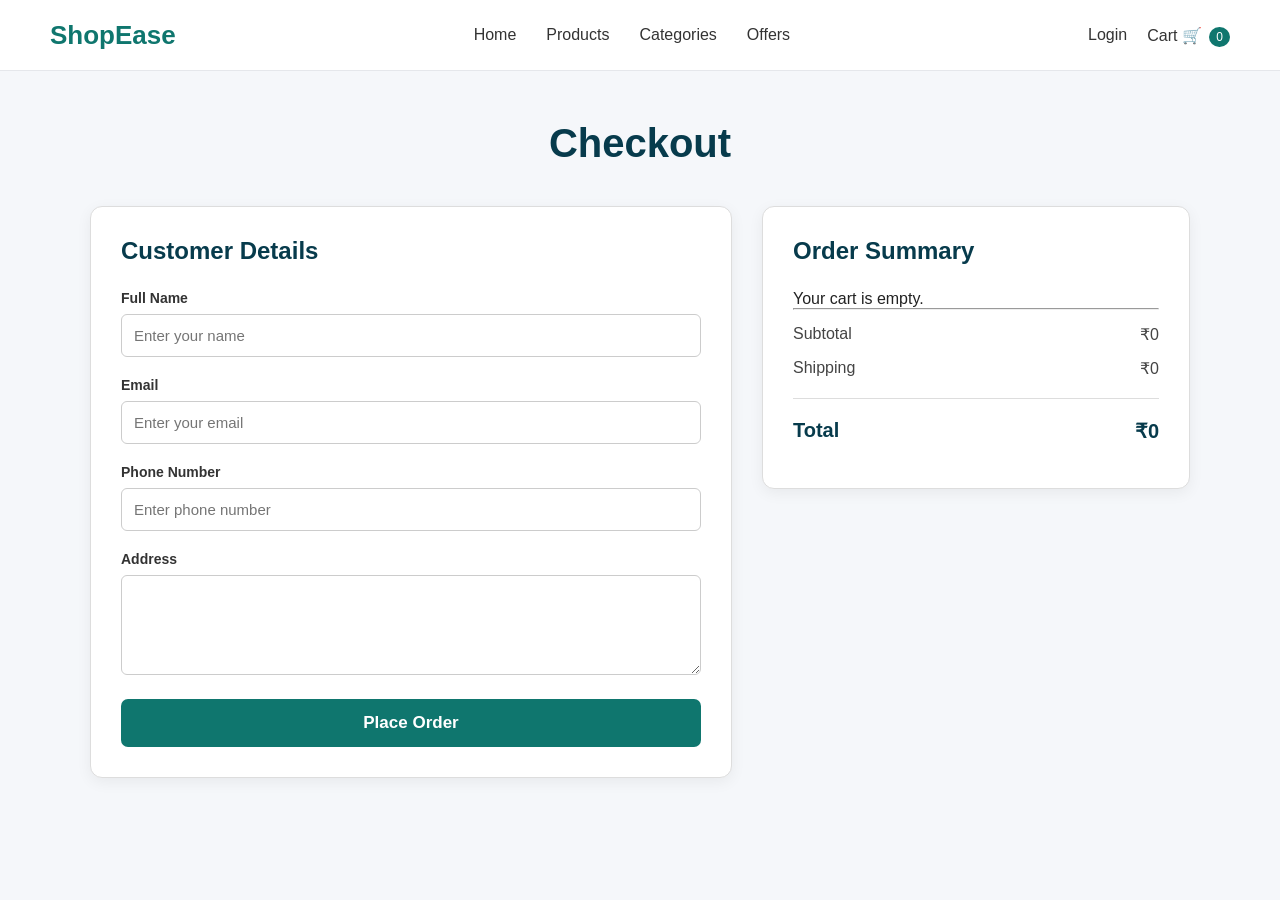
==== Frontend/checkout.html @ 385815ba "harini" ====
<!DOCTYPE html>
<html lang="en">

<head>

    <meta charset="UTF-8">

    <meta name="viewport"
          content="width=device-width, initial-scale=1.0">

    <title>ShopEase - Checkout</title>

    <link rel="stylesheet" href="css/style.css">

</head>

<body>

    <!-- NAVBAR -->

    <header>

        <nav>

            <div class="logo">
                ShopEase
            </div>

            <div class="nav-links">

                <a href="index.html">Home</a>

                <a href="product.html">Products</a>

                <a href="index.html">Categories</a>

                <a href="index.html">Offers</a>

            </div>

            <div class="nav-actions">

                <a href="login.html" id="loginLink">Login</a>

                <a href="cart.html">
                    Cart 🛒
                    <span id="cartCount">0</span>
                </a>

            </div>

        </nav>

    </header>


    <!-- CHECKOUT -->

    <section class="checkout-section">

        <h1>Checkout</h1>

        <div class="checkout-container">


            <!-- CUSTOMER DETAILS -->

            <div class="checkout-form">

                <h2>Customer Details</h2>

                <div class="form-group">

                    <label for="name">
                        Full Name
                    </label>

                    <input
                        type="text"
                        id="name"
                        placeholder="Enter your name"
                    >

                </div>


                <div class="form-group">

                    <label for="email">
                        Email
                    </label>

                    <input
                        type="email"
                        id="email"
                        placeholder="Enter your email"
                    >

                </div>


                <div class="form-group">

                    <label for="phone">
                        Phone Number
                    </label>

                    <input
                        type="tel"
                        id="phone"
                        placeholder="Enter phone number"
                    >

                </div>


                <div class="form-group">

                    <label for="address">
                        Address
                    </label>

                    <textarea
                        id="address"
                        placeholder="Enter your address">
                    </textarea>

                </div>


                <button
                    id="placeOrderBtn"
                    type="button">

                    Place Order

                </button>

            </div>


            <!-- ORDER SUMMARY -->

            <div class="checkout-summary">

                <h2>Order Summary</h2>

                <div id="checkoutItems">
                </div>

                <hr>

                <div class="summary-row">

                    <span>Subtotal</span>

                    <span id="checkoutSubtotal">
                        ₹0
                    </span>

                </div>

                <div class="summary-row">

                    <span>Shipping</span>

                    <span>
                        ₹0
                    </span>

                </div>

                <div class="summary-row total">

                    <span>Total</span>

                    <span id="checkoutTotal">
                        ₹0
                    </span>

                </div>

            </div>

        </div>

    </section>


    <script src="js/script.js"></script>

</body>

</html>
---- Frontend/css/style.css ----
/* ================================
   GLOBAL STYLES
================================ */

* {
    margin: 0;
    padding: 0;
    box-sizing: border-box;
}

body {
    font-family: Arial, sans-serif;
    background-color: #f5f7fa;
    color: #222;
}


/* ================================
   NAVBAR
================================ */

header {
    background-color: #ffffff;
    border-bottom: 1px solid #e5e7eb;
    padding: 0 50px;
}

nav {
    height: 70px;
    display: flex;
    align-items: center;
    justify-content: space-between;
}


/* Logo */

.logo {
    font-size: 26px;
    font-weight: bold;
    color: #0f766e;
}


/* Navigation Links */

.nav-links {
    display: flex;
    gap: 30px;
}

.nav-links a {
    text-decoration: none;
    color: #333;
    font-size: 16px;
    font-weight: 500;
}

.nav-links a:hover {
    color: #0f766e;
}


/* Login & Cart */

.nav-actions {
    display: flex;
    align-items: center;
    gap: 20px;
}

.nav-actions a {
    text-decoration: none;
    color: #333;
    font-size: 16px;
    font-weight: 500;
}

.nav-actions a:hover {
    color: #0f766e;
}


/* Cart Count */

#cartCount {
    background-color: #0f766e;
    color: white;
    font-size: 12px;
    padding: 3px 7px;
    border-radius: 50%;
    margin-left: 3px;
}

/* ================================
   HERO SECTION
================================ */

.hero {
    min-height: 450px;
    display: flex;
    align-items: center;
    justify-content: center;
    text-align: center;

    background: linear-gradient(
        135deg,
        #dff7f5,
        #eef8ff
    );

    padding: 60px 20px;
}

.hero-content {
    max-width: 700px;
}

.hero h1 {
    font-size: 48px;
    margin-bottom: 20px;
    color: #12343b;
}

.hero p {
    font-size: 18px;
    line-height: 1.6;
    color: #555;
    margin-bottom: 30px;
}

.hero button {
    padding: 13px 30px;
    border: none;
    border-radius: 6px;

    background-color: #0f766e;
    color: white;

    font-size: 16px;
    font-weight: bold;

    cursor: pointer;
}

.hero button:hover {
    background-color: #0b5f59;
}

/* ================================
   CATEGORIES SECTION
================================ */

.categories {
    padding: 60px 50px;
    background-color: #ffffff;
}

.categories h2 {
    text-align: center;
    font-size: 32px;
    margin-bottom: 35px;
    color: #12343b;
}

.category-container {
    max-width: 1200px;
    margin: auto;

    display: grid;
    grid-template-columns: repeat(4, 1fr);
    gap: 20px;
}

.category-card {
    background-color: #f5f7fa;

    padding: 30px 20px;

    text-align: center;

    border: 1px solid #e5e7eb;
    border-radius: 12px;

    cursor: pointer;

    transition: 0.3s ease;
}

.category-card:hover {
    transform: translateY(-6px);

    border-color: #0f766e;

    box-shadow: 0 8px 20px rgba(0, 0, 0, 0.08);
}

.category-icon {
    font-size: 42px;
    margin-bottom: 15px;
}

.category-card h3 {
    font-size: 18px;
    color: #333;
}

/* ================================
   PRODUCTS SECTION
================================ */

.products-section {
    padding: 60px 50px;
    background-color: #f5f7fa;
}

.products-section h2 {
    text-align: center;
    font-size: 32px;
    margin-bottom: 35px;
    color: #12343b;
}


/* Product Grid */

.products {
    max-width: 1200px;
    margin: auto;

    display: grid;
    grid-template-columns: repeat(4, 1fr);

    gap: 25px;
}


/* Product Card */

.product-card {
    background-color: #ffffff;

    border: 1px solid #e5e7eb;
    border-radius: 12px;

    overflow: hidden;

    transition: 0.3s ease;
}

.product-card:hover {
    transform: translateY(-5px);

    box-shadow: 0 8px 20px rgba(0, 0, 0, 0.10);
}


/* Product Image */

.product-image {
    height: 200px;

    display: flex;
    align-items: center;
    justify-content: center;

    background-color: #eef2f5;

    font-size: 70px;
}


/* Product Information */

.product-info {
    padding: 20px;
}

.product-info h3 {
    font-size: 19px;
    margin-bottom: 8px;
    color: #222;
}

.product-category {
    font-size: 14px;
    color: #0f766e;
    font-weight: bold;

    margin-bottom: 10px;
}

.product-description {
    font-size: 14px;
    color: #666;

    line-height: 1.5;

    margin-bottom: 18px;
}


/* Price + Button */

.product-bottom {
    display: flex;
    align-items: center;
    justify-content: space-between;
}

.product-price {
    font-size: 19px;
    font-weight: bold;
    color: #12343b;
}

.add-cart-btn {
    border: none;

    background-color: #0f766e;
    color: white;

    padding: 9px 14px;

    border-radius: 6px;

    font-size: 13px;
    font-weight: bold;

    cursor: pointer;
}

.add-cart-btn:hover {
    background-color: #0b5f59;
}

/* ================================
   OFFERS SECTION
================================ */

.offers {
    padding: 60px 50px;
    background-color: #ffffff;
}

.offers h2 {
    text-align: center;
    font-size: 32px;
    margin-bottom: 35px;
    color: #12343b;
}

.offer-container {
    max-width: 1000px;
    margin: auto;

    display: grid;
    grid-template-columns: repeat(2, 1fr);
    gap: 25px;
}

.offer-card {
    padding: 35px;

    background-color: #f0fdfa;

    border: 1px solid #ccfbf1;
    border-radius: 12px;

    text-align: center;

    transition: 0.3s ease;
}

.offer-card:hover {
    transform: translateY(-5px);

    box-shadow: 0 8px 20px rgba(0, 0, 0, 0.08);
}

.offer-card h3 {
    font-size: 24px;
    color: #12343b;
    margin-bottom: 12px;
}

.offer-card p {
    color: #666;
    line-height: 1.6;
    margin-bottom: 20px;
}

.offer-card button {
    border: none;

    background-color: #0f766e;
    color: white;

    padding: 11px 22px;

    border-radius: 6px;

    font-weight: bold;

    cursor: pointer;
}

.offer-card button:hover {
    background-color: #0b5f59;
}

/* ================================
   FOOTER
================================ */

.footer {
    background-color: #12343b;
    color: white;

    padding-top: 50px;
}

.footer-container {
    max-width: 1200px;
    margin: auto;

    padding: 0 50px 40px;

    display: grid;
    grid-template-columns: repeat(4, 1fr);

    gap: 40px;
}

.footer-section h3 {
    font-size: 18px;
    margin-bottom: 18px;
}

.footer-section p {
    color: #d1d5db;
    line-height: 1.6;
}

.footer-section a {
    display: block;

    text-decoration: none;

    color: #d1d5db;

    margin-bottom: 10px;

    font-size: 14px;
}

.footer-section a:hover {
    color: white;
}

.footer-bottom {
    border-top: 1px solid rgba(255, 255, 255, 0.15);

    text-align: center;

    padding: 20px;
}

.footer-bottom p {
    color: #d1d5db;
    font-size: 14px;
}

/* ================================
   LOGIN PAGE
================================ */

.login-section {
    min-height: calc(100vh - 70px);

    display: flex;
    align-items: center;
    justify-content: center;

    padding: 50px 20px;

    background-color: #f5f7fa;
}

.login-container {
    width: 100%;
    max-width: 420px;

    background-color: #ffffff;

    padding: 40px;

    border: 1px solid #e5e7eb;
    border-radius: 12px;

    box-shadow: 0 8px 25px rgba(0, 0, 0, 0.08);
}

.login-container h1 {
    text-align: center;

    font-size: 30px;

    color: #12343b;

    margin-bottom: 10px;
}

.login-container > p {
    text-align: center;

    color: #666;

    margin-bottom: 30px;
}


/* Form */

.form-group {
    margin-bottom: 20px;
}

.form-group label {
    display: block;

    margin-bottom: 8px;

    font-size: 14px;

    font-weight: bold;

    color: #333;
}

.form-group input {
    width: 100%;

    padding: 12px 14px;

    border: 1px solid #d1d5db;

    border-radius: 6px;

    font-size: 15px;

    outline: none;

    box-sizing: border-box;
}

.form-group input:focus {
    border-color: #0f766e;

    box-shadow: 0 0 0 2px rgba(15, 118, 110, 0.1);
}


/* Login Button */

.login-container form > button {
    width: 100%;

    padding: 13px;

    border: none;

    border-radius: 6px;

    background-color: #0f766e;

    color: white;

    font-size: 16px;

    font-weight: bold;

    cursor: pointer;
}

.login-container form > button:hover {
    background-color: #0b5f59;
}


/* Sign Up */

.signup-text {
    text-align: center;

    margin-top: 20px;

    font-size: 14px;

    color: #666;
}

.signup-text a {
    color: #0f766e;

    text-decoration: none;

    font-weight: bold;
}

.signup-text a:hover {
    text-decoration: underline;
}

/* ================================
   CART PAGE
================================ */

.cart-section {
    padding: 60px 50px;
    background-color: #f5f7fa;
    min-height: calc(100vh - 70px);
}

.cart-section > h1 {
    text-align: center;
    font-size: 32px;
    color: #12343b;
    margin-bottom: 40px;
}

.cart-container {
    max-width: 1200px;
    margin: auto;

    display: grid;
    grid-template-columns: 2fr 1fr;
    gap: 30px;
}


/* Cart Items */

.cart-items {
    background-color: #ffffff;

    border: 1px solid #e5e7eb;
    border-radius: 12px;

    padding: 25px;
    min-height: 250px;
}


/* Individual Cart Item */

.cart-item {
    display: flex;
    align-items: center;
    gap: 20px;

    padding: 20px 0;

    border-bottom: 1px solid #e5e7eb;
}

.cart-item:last-child {
    border-bottom: none;
}

.cart-item-image {
    width: 90px;
    height: 90px;

    display: flex;
    align-items: center;
    justify-content: center;

    background-color: #eef2f5;

    border-radius: 8px;

    font-size: 40px;
}

.cart-item-info {
    flex: 1;
}

.cart-item-info h3 {
    font-size: 18px;
    color: #222;
    margin-bottom: 8px;
}

.cart-item-info p {
    color: #666;
    font-size: 14px;
}


/* Quantity */

.quantity-control {
    display: flex;
    align-items: center;
    gap: 10px;
}

.quantity-control button {
    width: 30px;
    height: 30px;

    border: 1px solid #d1d5db;
    background-color: #ffffff;

    border-radius: 5px;

    cursor: pointer;

    font-size: 16px;
}

.quantity-control button:hover {
    background-color: #f0fdfa;
    border-color: #0f766e;
}

.quantity-control span {
    min-width: 20px;
    text-align: center;
    font-weight: bold;
}


/* Remove Button */

.remove-btn {
    border: none;
    background: none;

    color: #dc2626;

    cursor: pointer;

    font-size: 14px;
}

.remove-btn:hover {
    text-decoration: underline;
}


/* ================================
   ORDER SUMMARY
================================ */

.cart-summary {
    background-color: #ffffff;

    border: 1px solid #e5e7eb;
    border-radius: 12px;

    padding: 25px;

    height: fit-content;
}

.cart-summary h2 {
    font-size: 22px;

    color: #12343b;

    margin-bottom: 25px;
}

.summary-row {
    display: flex;
    justify-content: space-between;

    margin-bottom: 18px;

    color: #555;
}

.summary-row.total {
    font-size: 20px;

    font-weight: bold;

    color: #12343b;
}

.cart-summary hr {
    border: none;

    border-top: 1px solid #e5e7eb;

    margin: 20px 0;
}


/* Checkout Button */

#checkoutBtn {
    width: 100%;

    padding: 13px;

    border: none;

    border-radius: 6px;

    background-color: #0f766e;

    color: white;

    font-size: 16px;

    font-weight: bold;

    cursor: pointer;
}

#checkoutBtn:hover {
    background-color: #0b5f59;
}

/* ================================
   PRODUCT PAGE
================================ */

.products-page {
    padding: 60px 50px;
    background-color: #f5f7fa;
    min-height: calc(100vh - 70px);
}

.products-page > h1 {
    text-align: center;

    font-size: 34px;

    color: #12343b;

    margin-bottom: 10px;
}

.products-page > p {
    text-align: center;

    color: #666;

    margin-bottom: 35px;
}


/* ================================
   PRODUCT SEARCH
================================ */

.product-search {
    max-width: 700px;

    margin: 0 auto 25px;

    display: flex;

    gap: 10px;
}

.product-search input {
    flex: 1;

    padding: 13px 15px;

    border: 1px solid #d1d5db;

    border-radius: 6px;

    font-size: 15px;

    outline: none;
}

.product-search input:focus {
    border-color: #0f766e;

    box-shadow: 0 0 0 2px rgba(15, 118, 110, 0.1);
}

.product-search button {
    padding: 13px 25px;

    border: none;

    border-radius: 6px;

    background-color: #0f766e;

    color: white;

    font-weight: bold;

    cursor: pointer;
}

.product-search button:hover {
    background-color: #0b5f59;
}


/* ================================
   CATEGORY FILTER
================================ */

.category-filter {
    max-width: 1200px;

    margin: 0 auto 40px;

    display: flex;

    justify-content: center;

    flex-wrap: wrap;

    gap: 10px;
}

.category-filter button {
    padding: 9px 16px;

    border: 1px solid #d1d5db;

    border-radius: 20px;

    background-color: #ffffff;

    color: #333;

    cursor: pointer;

    font-size: 14px;

    transition: 0.3s ease;
}

.category-filter button:hover {
    background-color: #0f766e;

    color: white;

    border-color: #0f766e;
}

.category-filter button:first-child {
    background-color: #0f766e;

    color: white;

    border-color: #0f766e;
}


/* ================================
   PRODUCT GRID
================================ */

.products-page .products {
    max-width: 1200px;

    margin: auto;

    display: grid;

    grid-template-columns: repeat(4, 1fr);

    gap: 25px;
}

/* ================================
   RESPONSIVE DESIGN
================================ */


/* ================================
   TABLET
   768px - 1024px
================================ */

@media (max-width: 1024px) {

    /* Navbar */

    header {
        padding: 0 25px;
    }

    .nav-links {
        gap: 18px;
    }


    /* Categories */

    .category-container {
        grid-template-columns: repeat(2, 1fr);
    }


    /* Products */

    .products,
    .products-page .products {
        grid-template-columns: repeat(2, 1fr);
    }


    /* Footer */

    .footer-container {
        grid-template-columns: repeat(2, 1fr);
    }

}


/* ================================
   MOBILE
   Below 768px
================================ */

@media (max-width: 767px) {

    /* Navbar */

    header {
        padding: 15px 20px;
    }

    nav {
        height: auto;

        flex-direction: column;

        gap: 15px;
    }

    .nav-links {
        flex-wrap: wrap;

        justify-content: center;

        gap: 12px;
    }

    .nav-actions {
        justify-content: center;
    }


    /* Hero */

    .hero {
        min-height: 400px;

        padding: 40px 20px;
    }

    .hero h1 {
        font-size: 34px;
    }

    .hero p {
        font-size: 16px;
    }


    /* Categories */

    .categories {
        padding: 45px 20px;
    }

    .categories h2 {
        font-size: 28px;
    }

    .category-container {
        grid-template-columns: 1fr;
    }


    /* Products */

    .products-section {
        padding: 45px 20px;
    }

    .products-section h2 {
        font-size: 28px;
    }

    .products,
    .products-page .products {
        grid-template-columns: 1fr;
    }


    /* Offers */

    .offers {
        padding: 45px 20px;
    }

    .offer-container {
        grid-template-columns: 1fr;
    }


    /* Product Page */

    .products-page {
        padding: 45px 20px;
    }

    .products-page > h1 {
        font-size: 30px;
    }

    .product-search {
        flex-direction: column;
    }

    .product-search button {
        width: 100%;
    }


    /* Cart */

    .cart-section {
        padding: 45px 20px;
    }

    .cart-container {
        grid-template-columns: 1fr;
    }

    .cart-item {
        flex-wrap: wrap;
    }


    /* Login */

    .login-section {
        padding: 35px 20px;
    }

    .login-container {
        padding: 30px 20px;
    }


    /* Footer */

    .footer-container {
        grid-template-columns: 1fr;

        padding: 0 25px 35px;

        text-align: center;
    }

    .footer-section a {
        margin-bottom: 8px;
    }

}

/* Active Category Button */

.category-filter button.active {
    background-color: #0f766e;
    color: white;
    border-color: #0f766e;
}

/* =================================
   ORDER SUCCESS
   ================================= */

.success-section {
    min-height: 70vh;
    display: flex;
    justify-content: center;
    align-items: center;
    padding: 40px 20px;
}

.success-box {
    background: white;
    width: 500px;
    max-width: 100%;
    text-align: center;
    padding: 50px 30px;
    border-radius: 12px;
    box-shadow: 0 4px 20px rgba(0, 0, 0, 0.08);
}

.success-icon {
    width: 70px;
    height: 70px;
    margin: 0 auto 20px;
    border-radius: 50%;
    background-color: #0f766e;
    color: white;
    font-size: 45px;
    line-height: 70px;
}

.success-box h1 {
    color: #0f766e;
    margin-bottom: 15px;
}

.success-box p {
    color: #555;
    margin: 8px 0;
}

.success-buttons {
    margin-top: 30px;
    display: flex;
    justify-content: center;
    gap: 15px;
}

.success-buttons a {
    text-decoration: none;
    background-color: #0f766e;
    color: white;
    padding: 12px 20px;
    border-radius: 6px;
    font-weight: bold;
}

/* =================================
   CHECKOUT PAGE
   ================================= */

.checkout-section {
    padding: 50px 6%;
    background: #f5f7fa;
    min-height: 75vh;
}

.checkout-section h1 {
    text-align: center;
    color: #073b4c;
    font-size: 40px;
    margin-bottom: 40px;
}

.checkout-container {
    max-width: 1100px;
    margin: auto;
    display: grid;
    grid-template-columns: 1.5fr 1fr;
    gap: 30px;
}


/* =================================
   CHECKOUT FORM
   ================================= */

.checkout-form {
    background: white;
    padding: 30px;
    border-radius: 12px;
    border: 1px solid #ddd;
    box-shadow: 0 4px 15px rgba(0, 0, 0, 0.06);
}

.checkout-form h2 {
    color: #073b4c;
    margin-bottom: 25px;
}

.form-group {
    margin-bottom: 20px;
}

.form-group label {
    display: block;
    margin-bottom: 8px;
    font-weight: 600;
    color: #333;
}

.form-group input,
.form-group textarea {
    width: 100%;
    padding: 12px;
    border: 1px solid #ccc;
    border-radius: 6px;
    font-size: 15px;
    box-sizing: border-box;
}

.form-group input:focus,
.form-group textarea:focus {
    outline: none;
    border-color: #0f766e;
}

.form-group textarea {
    min-height: 100px;
    resize: vertical;
}


/* =================================
   PLACE ORDER BUTTON
   ================================= */

#placeOrderBtn {
    width: 100%;
    padding: 14px;
    border: none;
    border-radius: 7px;
    background: #0f766e;
    color: white;
    font-size: 17px;
    font-weight: bold;
    cursor: pointer;
}

#placeOrderBtn:hover {
    background: #0b625c;
}


/* =================================
   CHECKOUT SUMMARY
   ================================= */

.checkout-summary {
    background: white;
    padding: 30px;
    border-radius: 12px;
    border: 1px solid #ddd;
    box-shadow: 0 4px 15px rgba(0, 0, 0, 0.06);
    height: fit-content;
}

.checkout-summary h2 {
    color: #073b4c;
    margin-bottom: 25px;
}

.checkout-item {
    display: flex;
    justify-content: space-between;
    align-items: center;
    padding: 12px 0;
    border-bottom: 1px solid #eee;
}

.checkout-item p {
    margin: 0;
    color: #444;
}

.summary-row {
    display: flex;
    justify-content: space-between;
    margin: 15px 0;
    color: #444;
}

.summary-row.total {
    margin-top: 20px;
    padding-top: 20px;
    border-top: 1px solid #ddd;
    font-size: 20px;
    font-weight: bold;
    color: #073b4c;
}


/* =================================
   MOBILE
   ================================= */

@media (max-width: 768px) {

    .checkout-container {
        grid-template-columns: 1fr;
    }

    .checkout-section h1 {
        font-size: 32px;
    }

}
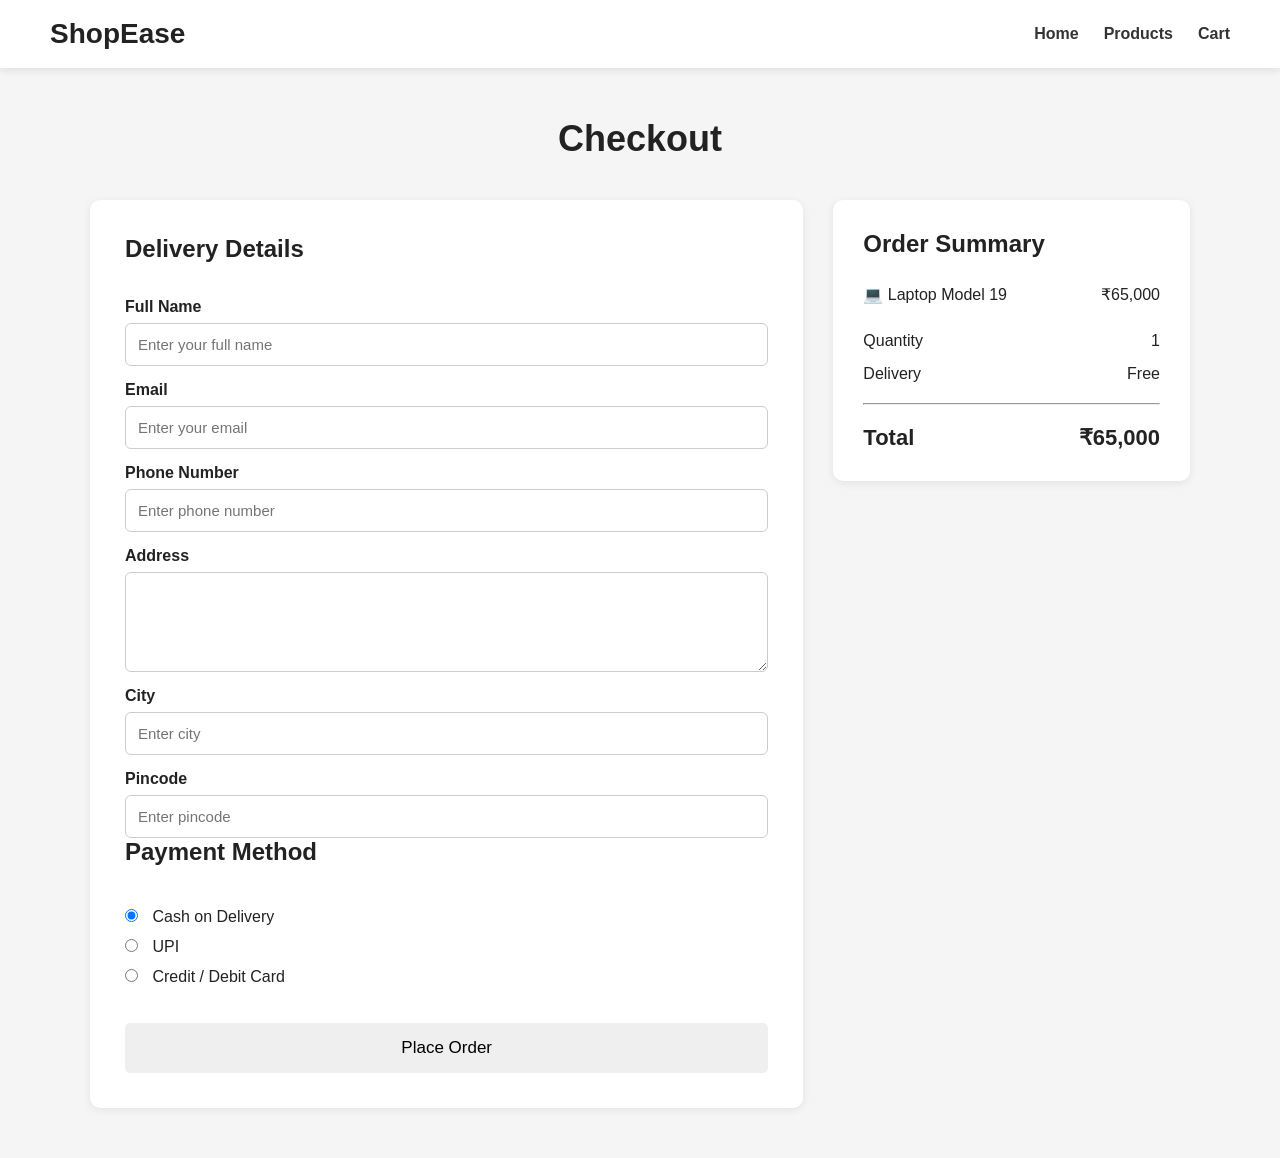
==== commit 9e48c739: "Complete ShopEase frontend" ====
--- a/Frontend/checkout.html
+++ b/Frontend/checkout.html
@@ -8,7 +8,7 @@
     <meta name="viewport"
           content="width=device-width, initial-scale=1.0">
 
-    <title>ShopEase - Checkout</title>
+    <title>Checkout - ShopEase</title>
 
     <link rel="stylesheet" href="css/style.css">
 
@@ -16,172 +16,200 @@
 
 <body>
 
-    <!-- NAVBAR -->
-
-    <header>
+    <!-- Navbar -->
+
+    <header class="navbar">
+
+        <div class="logo">
+            ShopEase
+        </div>
 
         <nav>
-
-            <div class="logo">
-                ShopEase
+            <a href="index.html">Home</a>
+            <a href="product.html">Products</a>
+            <a href="cart.html">Cart</a>
+        </nav>
+
+    </header>
+
+
+    <!-- Checkout -->
+
+    <section class="checkout-section">
+
+        <h1>Checkout</h1>
+
+        <div class="checkout-container">
+
+
+            <!-- Customer Details -->
+
+            <div class="checkout-form">
+
+                <h2>Delivery Details</h2>
+
+                <form onsubmit="placeOrder(event)">
+
+                    <label>Full Name</label>
+
+                    <input
+                        type="text"
+                        id="customerName"
+                        placeholder="Enter your full name"
+                        required
+                    >
+
+
+                    <label>Email</label>
+
+                    <input
+                        type="email"
+                        id="customerEmail"
+                        placeholder="Enter your email"
+                        required
+                    >
+
+
+                    <label>Phone Number</label>
+
+                    <input
+                        type="tel"
+                        id="customerPhone"
+                        placeholder="Enter phone number"
+                        required
+                    >
+
+
+                    <label>Address</label>
+
+                    <textarea
+                        id="customerAddress"
+                        placeholder="Enter delivery address"
+                        required>
+                    </textarea>
+
+
+                    <label>City</label>
+
+                    <input
+                        type="text"
+                        id="customerCity"
+                        placeholder="Enter city"
+                        required
+                    >
+
+
+                    <label>Pincode</label>
+
+                    <input
+                        type="text"
+                        id="pincode"
+                        placeholder="Enter pincode"
+                        required
+                    >
+
+
+                    <h2>Payment Method</h2>
+
+                    <div class="payment-options">
+
+                        <label>
+                            <input
+                                type="radio"
+                                name="payment"
+                                value="Cash on Delivery"
+                                checked
+                            >
+
+                            Cash on Delivery
+                        </label>
+
+
+                        <label>
+                            <input
+                                type="radio"
+                                name="payment"
+                                value="UPI"
+                            >
+
+                            UPI
+                        </label>
+
+
+                        <label>
+                            <input
+                                type="radio"
+                                name="payment"
+                                value="Card"
+                            >
+
+                            Credit / Debit Card
+                        </label>
+
+                    </div>
+
+
+                    <button
+                        type="submit"
+                        class="place-order-btn">
+
+                        Place Order
+
+                    </button>
+
+                </form>
+
+                <p id="orderMessage"></p>
+
             </div>
 
-            <div class="nav-links">
-
-                <a href="index.html">Home</a>
-
-                <a href="product.html">Products</a>
-
-                <a href="index.html">Categories</a>
-
-                <a href="index.html">Offers</a>
+
+            <!-- Order Summary -->
+
+            <div class="checkout-summary">
+
+                <h2>Order Summary</h2>
+
+                <div class="checkout-product">
+
+                    <span>
+                        💻 Laptop Model 19
+                    </span>
+
+                    <span>
+                        ₹65,000
+                    </span>
+
+                </div>
+
+                <div class="summary-row">
+
+                    <span>Quantity</span>
+
+                    <span>1</span>
+
+                </div>
+
+                <div class="summary-row">
+
+                    <span>Delivery</span>
+
+                    <span>Free</span>
+
+                </div>
+
+                <hr>
+
+                <div class="summary-total">
+
+                    <span>Total</span>
+
+                    <span>₹65,000</span>
+
+                </div>
 
             </div>
 
-            <div class="nav-actions">
-
-                <a href="login.html" id="loginLink">Login</a>
-
-                <a href="cart.html">
-                    Cart 🛒
-                    <span id="cartCount">0</span>
-                </a>
-
-            </div>
-
-        </nav>
-
-    </header>
-
-
-    <!-- CHECKOUT -->
-
-    <section class="checkout-section">
-
-        <h1>Checkout</h1>
-
-        <div class="checkout-container">
-
-
-            <!-- CUSTOMER DETAILS -->
-
-            <div class="checkout-form">
-
-                <h2>Customer Details</h2>
-
-                <div class="form-group">
-
-                    <label for="name">
-                        Full Name
-                    </label>
-
-                    <input
-                        type="text"
-                        id="name"
-                        placeholder="Enter your name"
-                    >
-
-                </div>
-
-
-                <div class="form-group">
-
-                    <label for="email">
-                        Email
-                    </label>
-
-                    <input
-                        type="email"
-                        id="email"
-                        placeholder="Enter your email"
-                    >
-
-                </div>
-
-
-                <div class="form-group">
-
-                    <label for="phone">
-                        Phone Number
-                    </label>
-
-                    <input
-                        type="tel"
-                        id="phone"
-                        placeholder="Enter phone number"
-                    >
-
-                </div>
-
-
-                <div class="form-group">
-
-                    <label for="address">
-                        Address
-                    </label>
-
-                    <textarea
-                        id="address"
-                        placeholder="Enter your address">
-                    </textarea>
-
-                </div>
-
-
-                <button
-                    id="placeOrderBtn"
-                    type="button">
-
-                    Place Order
-
-                </button>
-
-            </div>
-
-
-            <!-- ORDER SUMMARY -->
-
-            <div class="checkout-summary">
-
-                <h2>Order Summary</h2>
-
-                <div id="checkoutItems">
-                </div>
-
-                <hr>
-
-                <div class="summary-row">
-
-                    <span>Subtotal</span>
-
-                    <span id="checkoutSubtotal">
-                        ₹0
-                    </span>
-
-                </div>
-
-                <div class="summary-row">
-
-                    <span>Shipping</span>
-
-                    <span>
-                        ₹0
-                    </span>
-
-                </div>
-
-                <div class="summary-row total">
-
-                    <span>Total</span>
-
-                    <span id="checkoutTotal">
-                        ₹0
-                    </span>
-
-                </div>
-
-            </div>
-
         </div>
 
     </section>
--- a/Frontend/css/style.css
+++ b/Frontend/css/style.css
@@ -1,7 +1,3 @@
-/* ================================
-   GLOBAL STYLES
-================================ */
-
 * {
     margin: 0;
     padding: 0;
@@ -10,1400 +6,935 @@
 
 body {
     font-family: Arial, sans-serif;
-    background-color: #f5f7fa;
+    background-color: #f5f5f5;
     color: #222;
 }
 
 
-/* ================================
-   NAVBAR
-================================ */
-
-header {
-    background-color: #ffffff;
-    border-bottom: 1px solid #e5e7eb;
-    padding: 0 50px;
-}
-
-nav {
-    height: 70px;
+/* Navbar */
+
+.navbar {
     display: flex;
     align-items: center;
     justify-content: space-between;
-}
-
-
-/* Logo */
+
+    padding: 18px 50px;
+
+    background-color: white;
+
+    box-shadow: 0 2px 8px rgba(0, 0, 0, 0.1);
+}
 
 .logo {
-    font-size: 26px;
+    font-size: 28px;
     font-weight: bold;
-    color: #0f766e;
-}
-
-
-/* Navigation Links */
-
-.nav-links {
-    display: flex;
-    gap: 30px;
-}
-
-.nav-links a {
+}
+
+nav {
+    display: flex;
+    gap: 25px;
+}
+
+nav a {
     text-decoration: none;
     color: #333;
-    font-size: 16px;
-    font-weight: 500;
-}
-
-.nav-links a:hover {
-    color: #0f766e;
-}
-
-
-/* Login & Cart */
+    font-weight: bold;
+}
 
 .nav-actions {
     display: flex;
-    align-items: center;
-    gap: 20px;
-}
-
-.nav-actions a {
-    text-decoration: none;
-    color: #333;
-    font-size: 16px;
-    font-weight: 500;
-}
-
-.nav-actions a:hover {
-    color: #0f766e;
-}
-
-
-/* Cart Count */
-
-#cartCount {
-    background-color: #0f766e;
-    color: white;
-    font-size: 12px;
-    padding: 3px 7px;
-    border-radius: 50%;
-    margin-left: 3px;
-}
-
-/* ================================
-   HERO SECTION
-================================ */
+    gap: 10px;
+}
+
+.nav-actions input {
+    padding: 10px;
+    width: 200px;
+    border: 1px solid #ccc;
+    border-radius: 5px;
+}
+
+button {
+    padding: 10px 16px;
+    border: none;
+    border-radius: 5px;
+    cursor: pointer;
+}
+
+
+/* Hero */
 
 .hero {
-    min-height: 450px;
+    min-height: 350px;
+
     display: flex;
     align-items: center;
     justify-content: center;
+
     text-align: center;
 
     background: linear-gradient(
         135deg,
-        #dff7f5,
-        #eef8ff
+        #dfe9f3,
+        #ffffff
     );
-
-    padding: 60px 20px;
-}
-
-.hero-content {
-    max-width: 700px;
-}
-
-.hero h1 {
+}
+
+.hero-content h1 {
     font-size: 48px;
-    margin-bottom: 20px;
-    color: #12343b;
-}
-
-.hero p {
+    margin-bottom: 15px;
+}
+
+.hero-content p {
+    font-size: 20px;
+    margin-bottom: 25px;
+}
+
+.shop-btn {
     font-size: 18px;
-    line-height: 1.6;
-    color: #555;
+    padding: 14px 30px;
+}
+
+
+/* Sections */
+
+.section {
+    padding: 50px;
+}
+
+.section h2 {
+    text-align: center;
     margin-bottom: 30px;
-}
-
-.hero button {
-    padding: 13px 30px;
-    border: none;
-    border-radius: 6px;
-
-    background-color: #0f766e;
-    color: white;
-
-    font-size: 16px;
-    font-weight: bold;
-
-    cursor: pointer;
-}
-
-.hero button:hover {
-    background-color: #0b5f59;
-}
-
-/* ================================
-   CATEGORIES SECTION
-================================ */
+    font-size: 30px;
+}
+
+
+/* Categories */
 
 .categories {
-    padding: 60px 50px;
-    background-color: #ffffff;
-}
-
-.categories h2 {
+    display: grid;
+
+    grid-template-columns: repeat(4, 1fr);
+
+    gap: 20px;
+}
+
+.category {
+    background-color: white;
+
+    padding: 30px;
+
     text-align: center;
-    font-size: 32px;
-    margin-bottom: 35px;
-    color: #12343b;
-}
-
-.category-container {
-    max-width: 1200px;
-    margin: auto;
-
+
+    border-radius: 10px;
+
+    font-size: 40px;
+
+    box-shadow: 0 2px 8px rgba(0, 0, 0, 0.08);
+}
+
+.category h3 {
+    font-size: 20px;
+    margin-top: 15px;
+}
+
+
+/* Products */
+
+.products {
     display: grid;
+
     grid-template-columns: repeat(4, 1fr);
-    gap: 20px;
-}
-
-.category-card {
-    background-color: #f5f7fa;
-
-    padding: 30px 20px;
+
+    gap: 25px;
+}
+
+.product-card {
+    background-color: white;
+
+    padding: 20px;
+
+    border-radius: 10px;
 
     text-align: center;
 
-    border: 1px solid #e5e7eb;
-    border-radius: 12px;
-
-    cursor: pointer;
-
-    transition: 0.3s ease;
-}
-
-.category-card:hover {
-    transform: translateY(-6px);
-
-    border-color: #0f766e;
-
-    box-shadow: 0 8px 20px rgba(0, 0, 0, 0.08);
-}
-
-.category-icon {
-    font-size: 42px;
-    margin-bottom: 15px;
-}
-
-.category-card h3 {
-    font-size: 18px;
-    color: #333;
-}
-
-/* ================================
-   PRODUCTS SECTION
-================================ */
-
-.products-section {
-    padding: 60px 50px;
-    background-color: #f5f7fa;
-}
-
-.products-section h2 {
-    text-align: center;
-    font-size: 32px;
-    margin-bottom: 35px;
-    color: #12343b;
-}
-
-
-/* Product Grid */
-
-.products {
-    max-width: 1200px;
-    margin: auto;
-
-    display: grid;
-    grid-template-columns: repeat(4, 1fr);
-
-    gap: 25px;
-}
-
-
-/* Product Card */
-
-.product-card {
-    background-color: #ffffff;
-
-    border: 1px solid #e5e7eb;
-    border-radius: 12px;
-
-    overflow: hidden;
-
-    transition: 0.3s ease;
-}
-
-.product-card:hover {
-    transform: translateY(-5px);
-
-    box-shadow: 0 8px 20px rgba(0, 0, 0, 0.10);
-}
-
-
-/* Product Image */
+    box-shadow: 0 2px 8px rgba(0, 0, 0, 0.08);
+}
 
 .product-image {
-    height: 200px;
-
-    display: flex;
+    height: 150px;
+
+    display: flex;
+
     align-items: center;
     justify-content: center;
 
-    background-color: #eef2f5;
-
     font-size: 70px;
+
+    background-color: #f2f2f2;
+
+    border-radius: 8px;
+
+    margin-bottom: 15px;
+}
+
+.product-card p {
+    margin: 10px 0;
+}
+
+.product-card button {
+    margin-top: 10px;
+}
+
+
+/* Footer */
+
+footer {
+    text-align: center;
+
+    padding: 30px;
+
+    background-color: #222;
+
+    color: white;
+}
+
+/* Product Details */
+
+.product-details {
+
+    display: grid;
+
+    grid-template-columns: 1fr 1fr;
+
+    gap: 60px;
+
+    padding: 70px;
+
+    background-color: white;
+
+    margin: 40px;
+
+    border-radius: 12px;
+}
+
+
+/* Large Product Image */
+
+.product-large-image {
+
+    height: 450px;
+
+    display: flex;
+
+    align-items: center;
+
+    justify-content: center;
+
+    font-size: 180px;
+
+    background-color: #f5f5f5;
+
+    border-radius: 10px;
 }
 
 
 /* Product Information */
 
 .product-info {
-    padding: 20px;
-}
-
-.product-info h3 {
-    font-size: 19px;
-    margin-bottom: 8px;
-    color: #222;
-}
-
-.product-category {
-    font-size: 14px;
-    color: #0f766e;
+
+    padding: 30px;
+}
+
+.product-info h1 {
+
+    font-size: 40px;
+
+    margin-bottom: 15px;
+}
+
+
+.rating {
+
+    font-size: 20px;
+
+    margin-bottom: 20px;
+}
+
+.rating span {
+
+    font-size: 16px;
+
+    margin-left: 10px;
+}
+
+
+.price {
+
+    font-size: 32px;
+
+    margin-bottom: 20px;
+}
+
+
+.product-info p {
+
+    font-size: 18px;
+
+    line-height: 1.6;
+
+    margin-bottom: 20px;
+}
+
+
+/* Quantity */
+
+.quantity {
+
+    display: flex;
+
+    align-items: center;
+
+    gap: 15px;
+
+    margin: 25px 0;
+}
+
+.quantity button {
+
+    width: 40px;
+
+    height: 40px;
+
+    font-size: 20px;
+}
+
+.quantity span {
+
+    font-size: 20px;
+
     font-weight: bold;
+}
+
+
+/* Product Buttons */
+
+.product-buttons {
+
+    display: flex;
+
+    gap: 15px;
+}
+
+.cart-btn,
+.buy-btn {
+
+    padding: 15px 25px;
+
+    font-size: 16px;
+}
+
+.cart-btn {
+
+    background-color: #222;
+
+    color: white;
+}
+
+.buy-btn {
+
+    background-color: #ddd;
+}
+
+/* Cart */
+
+.cart-section {
+
+    padding: 50px;
+
+}
+
+.cart-section h1 {
+
+    text-align: center;
+
+    font-size: 36px;
+
+    margin-bottom: 40px;
+
+}
+
+
+.cart-container {
+
+    max-width: 1100px;
+
+    margin: auto;
+
+}
+
+
+/* Cart Item */
+
+.cart-item {
+
+    display: flex;
+
+    align-items: center;
+
+    gap: 25px;
+
+    background-color: white;
+
+    padding: 25px;
+
+    border-radius: 10px;
+
+    box-shadow: 0 2px 8px
+        rgba(0, 0, 0, 0.08);
+
+}
+
+
+.cart-product-image {
+
+    width: 120px;
+
+    height: 120px;
+
+    display: flex;
+
+    align-items: center;
+
+    justify-content: center;
+
+    font-size: 60px;
+
+    background-color: #f5f5f5;
+
+    border-radius: 8px;
+
+}
+
+
+.cart-product-info {
+
+    flex: 1;
+
+}
+
+
+.cart-product-info h2 {
 
     margin-bottom: 10px;
-}
-
-.product-description {
-    font-size: 14px;
-    color: #666;
+
+}
+
+
+/* Quantity */
+
+.cart-quantity {
+
+    display: flex;
+
+    align-items: center;
+
+    gap: 12px;
+
+}
+
+.cart-quantity button {
+
+    width: 35px;
+
+    height: 35px;
+
+    font-size: 18px;
+
+}
+
+
+.cart-quantity span {
+
+    font-weight: bold;
+
+}
+
+
+/* Price */
+
+.cart-price {
+
+    font-size: 20px;
+
+    font-weight: bold;
+
+}
+
+
+/* Remove */
+
+.remove-btn {
+
+    background-color: #ddd;
+
+}
+
+
+/* Summary */
+
+.cart-summary {
+
+    background-color: white;
+
+    margin-top: 30px;
+
+    padding: 30px;
+
+    border-radius: 10px;
+
+    max-width: 400px;
+
+    margin-left: auto;
+
+    box-shadow: 0 2px 8px
+        rgba(0, 0, 0, 0.08);
+
+}
+
+
+.cart-summary h2 {
+
+    margin-bottom: 25px;
+
+}
+
+
+.summary-row {
+
+    display: flex;
+
+    justify-content: space-between;
+
+    margin-bottom: 15px;
+
+}
+
+
+.summary-total {
+
+    display: flex;
+
+    justify-content: space-between;
+
+    font-size: 22px;
+
+    font-weight: bold;
+
+    margin-top: 20px;
+
+}
+
+
+.checkout-btn {
+
+    width: 100%;
+
+    margin-top: 25px;
+
+    padding: 15px;
+
+    font-size: 16px;
+
+}
+
+
+/* Authentication */
+
+.auth-container {
+
+    min-height: 100vh;
+
+    display: flex;
+
+    align-items: center;
+
+    justify-content: center;
+
+    background-color: #f5f5f5;
+
+}
+
+
+.auth-box {
+
+    width: 400px;
+
+    background-color: white;
+
+    padding: 40px;
+
+    border-radius: 12px;
+
+    text-align: center;
+
+    box-shadow:
+        0 4px 15px
+        rgba(0, 0, 0, 0.1);
+
+}
+
+
+.auth-box h1 {
+
+    font-size: 32px;
+
+    margin-bottom: 10px;
+
+}
+
+
+.auth-box h2 {
+
+    margin-bottom: 25px;
+
+}
+
+
+.auth-box form {
+
+    display: flex;
+
+    flex-direction: column;
+
+    text-align: left;
+
+}
+
+
+.auth-box label {
+
+    margin-top: 12px;
+
+    margin-bottom: 6px;
+
+    font-weight: bold;
+
+}
+
+
+.auth-box input {
+
+    padding: 12px;
+
+    border: 1px solid #ccc;
+
+    border-radius: 6px;
+
+    font-size: 15px;
+
+}
+
+
+.auth-box button {
+
+    margin-top: 25px;
+
+    padding: 13px;
+
+    font-size: 16px;
+
+}
+
+
+.auth-box p {
+
+    margin-top: 20px;
+
+}
+
+
+.auth-box a {
+
+    text-decoration: none;
+
+}
+
+/* Checkout */
+
+.checkout-section {
+
+    padding: 50px;
+
+}
+
+.checkout-section > h1 {
+
+    text-align: center;
+
+    font-size: 36px;
+
+    margin-bottom: 40px;
+
+}
+
+
+.checkout-container {
+
+    max-width: 1100px;
+
+    margin: auto;
+
+    display: grid;
+
+    grid-template-columns: 2fr 1fr;
+
+    gap: 30px;
+
+}
+
+
+/* Checkout Form */
+
+.checkout-form {
+
+    background-color: white;
+
+    padding: 35px;
+
+    border-radius: 10px;
+
+    box-shadow:
+        0 2px 8px
+        rgba(0, 0, 0, 0.08);
+
+}
+
+
+.checkout-form h2 {
+
+    margin-bottom: 20px;
+
+}
+
+
+.checkout-form form {
+
+    display: flex;
+
+    flex-direction: column;
+
+}
+
+
+.checkout-form label {
+
+    margin-top: 15px;
+
+    margin-bottom: 7px;
+
+    font-weight: bold;
+
+}
+
+
+.checkout-form input,
+.checkout-form textarea {
+
+    padding: 12px;
+
+    border: 1px solid #ccc;
+
+    border-radius: 6px;
+
+    font-size: 15px;
+
+}
+
+
+.checkout-form textarea {
+
+    height: 100px;
+
+    resize: vertical;
+
+}
+
+
+/* Payment */
+
+.payment-options {
+
+    margin-top: 10px;
+
+}
+
+.payment-options label {
+
+    display: block;
+
+    font-weight: normal;
+
+    margin: 12px 0;
+
+}
+
+.payment-options input {
+
+    margin-right: 10px;
+
+}
+
+
+/* Place Order */
+
+.place-order-btn {
+
+    margin-top: 25px;
+
+    padding: 15px;
+
+    font-size: 17px;
+
+}
+
+
+/* Summary */
+
+.checkout-summary {
+
+    background-color: white;
+
+    padding: 30px;
+
+    border-radius: 10px;
+
+    height: fit-content;
+
+    box-shadow:
+        0 2px 8px
+        rgba(0, 0, 0, 0.08);
+
+}
+
+
+.checkout-product {
+
+    display: flex;
+
+    justify-content: space-between;
+
+    margin: 25px 0;
 
     line-height: 1.5;
 
-    margin-bottom: 18px;
-}
-
-
-/* Price + Button */
-
-.product-bottom {
-    display: flex;
-    align-items: center;
-    justify-content: space-between;
-}
-
-.product-price {
-    font-size: 19px;
-    font-weight: bold;
-    color: #12343b;
-}
-
-.add-cart-btn {
-    border: none;
-
-    background-color: #0f766e;
-    color: white;
-
-    padding: 9px 14px;
-
-    border-radius: 6px;
-
-    font-size: 13px;
-    font-weight: bold;
-
-    cursor: pointer;
-}
-
-.add-cart-btn:hover {
-    background-color: #0b5f59;
-}
-
-/* ================================
-   OFFERS SECTION
-================================ */
-
-.offers {
-    padding: 60px 50px;
-    background-color: #ffffff;
-}
-
-.offers h2 {
-    text-align: center;
-    font-size: 32px;
-    margin-bottom: 35px;
-    color: #12343b;
-}
-
-.offer-container {
-    max-width: 1000px;
-    margin: auto;
-
-    display: grid;
-    grid-template-columns: repeat(2, 1fr);
-    gap: 25px;
-}
-
-.offer-card {
-    padding: 35px;
-
-    background-color: #f0fdfa;
-
-    border: 1px solid #ccfbf1;
-    border-radius: 12px;
-
-    text-align: center;
-
-    transition: 0.3s ease;
-}
-
-.offer-card:hover {
-    transform: translateY(-5px);
-
-    box-shadow: 0 8px 20px rgba(0, 0, 0, 0.08);
-}
-
-.offer-card h3 {
-    font-size: 24px;
-    color: #12343b;
-    margin-bottom: 12px;
-}
-
-.offer-card p {
-    color: #666;
-    line-height: 1.6;
-    margin-bottom: 20px;
-}
-
-.offer-card button {
-    border: none;
-
-    background-color: #0f766e;
-    color: white;
-
-    padding: 11px 22px;
-
-    border-radius: 6px;
-
-    font-weight: bold;
-
-    cursor: pointer;
-}
-
-.offer-card button:hover {
-    background-color: #0b5f59;
-}
-
-/* ================================
-   FOOTER
-================================ */
-
-.footer {
-    background-color: #12343b;
-    color: white;
-
-    padding-top: 50px;
-}
-
-.footer-container {
-    max-width: 1200px;
-    margin: auto;
-
-    padding: 0 50px 40px;
-
-    display: grid;
-    grid-template-columns: repeat(4, 1fr);
-
-    gap: 40px;
-}
-
-.footer-section h3 {
-    font-size: 18px;
-    margin-bottom: 18px;
-}
-
-.footer-section p {
-    color: #d1d5db;
-    line-height: 1.6;
-}
-
-.footer-section a {
-    display: block;
-
-    text-decoration: none;
-
-    color: #d1d5db;
-
-    margin-bottom: 10px;
-
-    font-size: 14px;
-}
-
-.footer-section a:hover {
-    color: white;
-}
-
-.footer-bottom {
-    border-top: 1px solid rgba(255, 255, 255, 0.15);
-
-    text-align: center;
-
-    padding: 20px;
-}
-
-.footer-bottom p {
-    color: #d1d5db;
-    font-size: 14px;
-}
-
-/* ================================
-   LOGIN PAGE
-================================ */
-
-.login-section {
-    min-height: calc(100vh - 70px);
-
-    display: flex;
-    align-items: center;
-    justify-content: center;
-
-    padding: 50px 20px;
-
-    background-color: #f5f7fa;
-}
-
-.login-container {
-    width: 100%;
-    max-width: 420px;
-
-    background-color: #ffffff;
-
-    padding: 40px;
-
-    border: 1px solid #e5e7eb;
-    border-radius: 12px;
-
-    box-shadow: 0 8px 25px rgba(0, 0, 0, 0.08);
-}
-
-.login-container h1 {
-    text-align: center;
-
-    font-size: 30px;
-
-    color: #12343b;
-
-    margin-bottom: 10px;
-}
-
-.login-container > p {
-    text-align: center;
-
-    color: #666;
-
-    margin-bottom: 30px;
-}
-
-
-/* Form */
-
-.form-group {
-    margin-bottom: 20px;
-}
-
-.form-group label {
-    display: block;
-
-    margin-bottom: 8px;
-
-    font-size: 14px;
-
-    font-weight: bold;
-
-    color: #333;
-}
-
-.form-group input {
-    width: 100%;
-
-    padding: 12px 14px;
-
-    border: 1px solid #d1d5db;
-
-    border-radius: 6px;
-
-    font-size: 15px;
-
-    outline: none;
-
-    box-sizing: border-box;
-}
-
-.form-group input:focus {
-    border-color: #0f766e;
-
-    box-shadow: 0 0 0 2px rgba(15, 118, 110, 0.1);
-}
-
-
-/* Login Button */
-
-.login-container form > button {
-    width: 100%;
-
-    padding: 13px;
-
-    border: none;
-
-    border-radius: 6px;
-
-    background-color: #0f766e;
-
-    color: white;
-
-    font-size: 16px;
-
-    font-weight: bold;
-
-    cursor: pointer;
-}
-
-.login-container form > button:hover {
-    background-color: #0b5f59;
-}
-
-
-/* Sign Up */
-
-.signup-text {
-    text-align: center;
-
-    margin-top: 20px;
-
-    font-size: 14px;
-
-    color: #666;
-}
-
-.signup-text a {
-    color: #0f766e;
-
-    text-decoration: none;
-
-    font-weight: bold;
-}
-
-.signup-text a:hover {
-    text-decoration: underline;
-}
-
-/* ================================
-   CART PAGE
-================================ */
-
-.cart-section {
-    padding: 60px 50px;
-    background-color: #f5f7fa;
-    min-height: calc(100vh - 70px);
-}
-
-.cart-section > h1 {
-    text-align: center;
-    font-size: 32px;
-    color: #12343b;
-    margin-bottom: 40px;
-}
-
-.cart-container {
-    max-width: 1200px;
-    margin: auto;
-
-    display: grid;
-    grid-template-columns: 2fr 1fr;
-    gap: 30px;
-}
-
-
-/* Cart Items */
-
-.cart-items {
-    background-color: #ffffff;
-
-    border: 1px solid #e5e7eb;
-    border-radius: 12px;
-
-    padding: 25px;
-    min-height: 250px;
-}
-
-
-/* Individual Cart Item */
-
-.cart-item {
-    display: flex;
-    align-items: center;
-    gap: 20px;
-
-    padding: 20px 0;
-
-    border-bottom: 1px solid #e5e7eb;
-}
-
-.cart-item:last-child {
-    border-bottom: none;
-}
-
-.cart-item-image {
-    width: 90px;
-    height: 90px;
-
-    display: flex;
-    align-items: center;
-    justify-content: center;
-
-    background-color: #eef2f5;
-
-    border-radius: 8px;
-
-    font-size: 40px;
-}
-
-.cart-item-info {
-    flex: 1;
-}
-
-.cart-item-info h3 {
-    font-size: 18px;
-    color: #222;
-    margin-bottom: 8px;
-}
-
-.cart-item-info p {
-    color: #666;
-    font-size: 14px;
-}
-
-
-/* Quantity */
-
-.quantity-control {
-    display: flex;
-    align-items: center;
-    gap: 10px;
-}
-
-.quantity-control button {
-    width: 30px;
-    height: 30px;
-
-    border: 1px solid #d1d5db;
-    background-color: #ffffff;
-
-    border-radius: 5px;
-
-    cursor: pointer;
-
-    font-size: 16px;
-}
-
-.quantity-control button:hover {
-    background-color: #f0fdfa;
-    border-color: #0f766e;
-}
-
-.quantity-control span {
-    min-width: 20px;
-    text-align: center;
-    font-weight: bold;
-}
-
-
-/* Remove Button */
-
-.remove-btn {
-    border: none;
-    background: none;
-
-    color: #dc2626;
-
-    cursor: pointer;
-
-    font-size: 14px;
-}
-
-.remove-btn:hover {
-    text-decoration: underline;
-}
-
-
-/* ================================
-   ORDER SUMMARY
-================================ */
-
-.cart-summary {
-    background-color: #ffffff;
-
-    border: 1px solid #e5e7eb;
-    border-radius: 12px;
-
-    padding: 25px;
-
-    height: fit-content;
-}
-
-.cart-summary h2 {
-    font-size: 22px;
-
-    color: #12343b;
-
-    margin-bottom: 25px;
-}
-
-.summary-row {
-    display: flex;
-    justify-content: space-between;
-
-    margin-bottom: 18px;
-
-    color: #555;
-}
-
-.summary-row.total {
-    font-size: 20px;
-
-    font-weight: bold;
-
-    color: #12343b;
-}
-
-.cart-summary hr {
-    border: none;
-
-    border-top: 1px solid #e5e7eb;
+}
+
+
+.checkout-summary hr {
 
     margin: 20px 0;
-}
-
-
-/* Checkout Button */
-
-#checkoutBtn {
-    width: 100%;
-
-    padding: 13px;
-
-    border: none;
-
-    border-radius: 6px;
-
-    background-color: #0f766e;
-
-    color: white;
-
-    font-size: 16px;
-
-    font-weight: bold;
-
-    cursor: pointer;
-}
-
-#checkoutBtn:hover {
-    background-color: #0b5f59;
-}
-
-/* ================================
-   PRODUCT PAGE
-================================ */
-
-.products-page {
-    padding: 60px 50px;
-    background-color: #f5f7fa;
-    min-height: calc(100vh - 70px);
-}
-
-.products-page > h1 {
-    text-align: center;
-
-    font-size: 34px;
-
-    color: #12343b;
-
-    margin-bottom: 10px;
-}
-
-.products-page > p {
-    text-align: center;
-
-    color: #666;
-
-    margin-bottom: 35px;
-}
-
-
-/* ================================
-   PRODUCT SEARCH
-================================ */
-
-.product-search {
-    max-width: 700px;
-
-    margin: 0 auto 25px;
-
-    display: flex;
-
-    gap: 10px;
-}
-
-.product-search input {
-    flex: 1;
-
-    padding: 13px 15px;
-
-    border: 1px solid #d1d5db;
-
-    border-radius: 6px;
-
-    font-size: 15px;
-
-    outline: none;
-}
-
-.product-search input:focus {
-    border-color: #0f766e;
-
-    box-shadow: 0 0 0 2px rgba(15, 118, 110, 0.1);
-}
-
-.product-search button {
-    padding: 13px 25px;
-
-    border: none;
-
-    border-radius: 6px;
-
-    background-color: #0f766e;
-
-    color: white;
-
-    font-weight: bold;
-
-    cursor: pointer;
-}
-
-.product-search button:hover {
-    background-color: #0b5f59;
-}
-
-
-/* ================================
-   CATEGORY FILTER
-================================ */
-
-.category-filter {
-    max-width: 1200px;
-
-    margin: 0 auto 40px;
-
-    display: flex;
-
-    justify-content: center;
-
-    flex-wrap: wrap;
-
-    gap: 10px;
-}
-
-.category-filter button {
-    padding: 9px 16px;
-
-    border: 1px solid #d1d5db;
-
-    border-radius: 20px;
-
-    background-color: #ffffff;
-
-    color: #333;
-
-    cursor: pointer;
-
-    font-size: 14px;
-
-    transition: 0.3s ease;
-}
-
-.category-filter button:hover {
-    background-color: #0f766e;
-
-    color: white;
-
-    border-color: #0f766e;
-}
-
-.category-filter button:first-child {
-    background-color: #0f766e;
-
-    color: white;
-
-    border-color: #0f766e;
-}
-
-
-/* ================================
-   PRODUCT GRID
-================================ */
-
-.products-page .products {
-    max-width: 1200px;
-
-    margin: auto;
-
-    display: grid;
-
-    grid-template-columns: repeat(4, 1fr);
-
-    gap: 25px;
-}
-
-/* ================================
-   RESPONSIVE DESIGN
-================================ */
-
-
-/* ================================
-   TABLET
-   768px - 1024px
-================================ */
-
-@media (max-width: 1024px) {
-
-    /* Navbar */
-
-    header {
-        padding: 0 25px;
-    }
-
-    .nav-links {
-        gap: 18px;
-    }
-
-
-    /* Categories */
-
-    .category-container {
+
+}
+
+/* ============================= */
+/* RESPONSIVE DESIGN */
+/* ============================= */
+
+/* Tablet */
+@media (max-width: 900px) {
+
+    .navbar {
+        flex-wrap: wrap;
+        gap: 15px;
+    }
+
+    .search-box {
+        width: 200px;
+    }
+
+    .categories {
         grid-template-columns: repeat(2, 1fr);
     }
 
-
-    /* Products */
-
-    .products,
-    .products-page .products {
+    .products {
         grid-template-columns: repeat(2, 1fr);
     }
 
-
-    /* Footer */
-
-    .footer-container {
-        grid-template-columns: repeat(2, 1fr);
-    }
-
-}
-
-
-/* ================================
-   MOBILE
-   Below 768px
-================================ */
-
-@media (max-width: 767px) {
-
-    /* Navbar */
-
-    header {
-        padding: 15px 20px;
-    }
-
-    nav {
-        height: auto;
-
+    .product-details {
         flex-direction: column;
-
-        gap: 15px;
-    }
-
-    .nav-links {
-        flex-wrap: wrap;
-
-        justify-content: center;
-
-        gap: 12px;
-    }
-
-    .nav-actions {
-        justify-content: center;
-    }
-
-
-    /* Hero */
+        text-align: center;
+    }
+
+    .cart-container {
+        flex-direction: column;
+    }
+
+}
+
+/* Mobile */
+@media (max-width: 600px) {
+
+    .navbar {
+        flex-direction: column;
+        align-items: center;
+    }
+
+    .navbar a {
+        font-size: 14px;
+    }
+
+    .search-box {
+        width: 90%;
+    }
 
     .hero {
-        min-height: 400px;
-
-        padding: 40px 20px;
+        padding: 50px 20px;
     }
 
     .hero h1 {
-        font-size: 34px;
+        font-size: 30px;
     }
 
     .hero p {
         font-size: 16px;
     }
 
-
-    /* Categories */
-
     .categories {
-        padding: 45px 20px;
-    }
-
-    .categories h2 {
-        font-size: 28px;
-    }
-
-    .category-container {
         grid-template-columns: 1fr;
     }
 
-
-    /* Products */
-
-    .products-section {
-        padding: 45px 20px;
-    }
-
-    .products-section h2 {
-        font-size: 28px;
-    }
-
-    .products,
-    .products-page .products {
+    .products {
         grid-template-columns: 1fr;
     }
 
-
-    /* Offers */
-
-    .offers {
-        padding: 45px 20px;
-    }
-
-    .offer-container {
-        grid-template-columns: 1fr;
-    }
-
-
-    /* Product Page */
-
-    .products-page {
-        padding: 45px 20px;
-    }
-
-    .products-page > h1 {
-        font-size: 30px;
-    }
-
-    .product-search {
+    .product-details {
+        padding: 20px;
+    }
+
+    .product-large-image {
+        width: 100%;
+    }
+
+    .cart-item {
         flex-direction: column;
-    }
-
-    .product-search button {
+        text-align: center;
+        gap: 15px;
+    }
+
+    .cart-summary {
         width: 100%;
     }
 
-
-    /* Cart */
-
-    .cart-section {
-        padding: 45px 20px;
-    }
-
-    .cart-container {
-        grid-template-columns: 1fr;
-    }
-
-    .cart-item {
-        flex-wrap: wrap;
-    }
-
-
-    /* Login */
-
-    .login-section {
-        padding: 35px 20px;
-    }
-
-    .login-container {
-        padding: 30px 20px;
-    }
-
-
-    /* Footer */
-
-    .footer-container {
-        grid-template-columns: 1fr;
-
-        padding: 0 25px 35px;
-
+    .checkout-container {
+        flex-direction: column;
+    }
+
+    .auth-box {
+        width: 90%;
+    }
+
+    footer {
         text-align: center;
     }
 
-    .footer-section a {
-        margin-bottom: 8px;
-    }
-
-}
-
-/* Active Category Button */
-
-.category-filter button.active {
-    background-color: #0f766e;
-    color: white;
-    border-color: #0f766e;
-}
-
-/* =================================
-   ORDER SUCCESS
-   ================================= */
-
-.success-section {
-    min-height: 70vh;
-    display: flex;
-    justify-content: center;
-    align-items: center;
-    padding: 40px 20px;
-}
-
-.success-box {
-    background: white;
-    width: 500px;
-    max-width: 100%;
-    text-align: center;
-    padding: 50px 30px;
-    border-radius: 12px;
-    box-shadow: 0 4px 20px rgba(0, 0, 0, 0.08);
-}
-
-.success-icon {
-    width: 70px;
-    height: 70px;
-    margin: 0 auto 20px;
-    border-radius: 50%;
-    background-color: #0f766e;
-    color: white;
-    font-size: 45px;
-    line-height: 70px;
-}
-
-.success-box h1 {
-    color: #0f766e;
-    margin-bottom: 15px;
-}
-
-.success-box p {
-    color: #555;
-    margin: 8px 0;
-}
-
-.success-buttons {
-    margin-top: 30px;
-    display: flex;
-    justify-content: center;
-    gap: 15px;
-}
-
-.success-buttons a {
-    text-decoration: none;
-    background-color: #0f766e;
-    color: white;
-    padding: 12px 20px;
-    border-radius: 6px;
-    font-weight: bold;
-}
-
-/* =================================
-   CHECKOUT PAGE
-   ================================= */
-
-.checkout-section {
-    padding: 50px 6%;
-    background: #f5f7fa;
-    min-height: 75vh;
-}
-
-.checkout-section h1 {
-    text-align: center;
-    color: #073b4c;
-    font-size: 40px;
-    margin-bottom: 40px;
-}
-
-.checkout-container {
-    max-width: 1100px;
-    margin: auto;
-    display: grid;
-    grid-template-columns: 1.5fr 1fr;
-    gap: 30px;
-}
-
-
-/* =================================
-   CHECKOUT FORM
-   ================================= */
-
-.checkout-form {
-    background: white;
-    padding: 30px;
-    border-radius: 12px;
-    border: 1px solid #ddd;
-    box-shadow: 0 4px 15px rgba(0, 0, 0, 0.06);
-}
-
-.checkout-form h2 {
-    color: #073b4c;
-    margin-bottom: 25px;
-}
-
-.form-group {
-    margin-bottom: 20px;
-}
-
-.form-group label {
-    display: block;
-    margin-bottom: 8px;
-    font-weight: 600;
-    color: #333;
-}
-
-.form-group input,
-.form-group textarea {
-    width: 100%;
-    padding: 12px;
-    border: 1px solid #ccc;
-    border-radius: 6px;
-    font-size: 15px;
-    box-sizing: border-box;
-}
-
-.form-group input:focus,
-.form-group textarea:focus {
-    outline: none;
-    border-color: #0f766e;
-}
-
-.form-group textarea {
-    min-height: 100px;
-    resize: vertical;
-}
-
-
-/* =================================
-   PLACE ORDER BUTTON
-   ================================= */
-
-#placeOrderBtn {
-    width: 100%;
-    padding: 14px;
-    border: none;
-    border-radius: 7px;
-    background: #0f766e;
-    color: white;
-    font-size: 17px;
-    font-weight: bold;
-    cursor: pointer;
-}
-
-#placeOrderBtn:hover {
-    background: #0b625c;
-}
-
-
-/* =================================
-   CHECKOUT SUMMARY
-   ================================= */
-
-.checkout-summary {
-    background: white;
-    padding: 30px;
-    border-radius: 12px;
-    border: 1px solid #ddd;
-    box-shadow: 0 4px 15px rgba(0, 0, 0, 0.06);
-    height: fit-content;
-}
-
-.checkout-summary h2 {
-    color: #073b4c;
-    margin-bottom: 25px;
-}
-
-.checkout-item {
-    display: flex;
-    justify-content: space-between;
-    align-items: center;
-    padding: 12px 0;
-    border-bottom: 1px solid #eee;
-}
-
-.checkout-item p {
-    margin: 0;
-    color: #444;
-}
-
-.summary-row {
-    display: flex;
-    justify-content: space-between;
-    margin: 15px 0;
-    color: #444;
-}
-
-.summary-row.total {
-    margin-top: 20px;
-    padding-top: 20px;
-    border-top: 1px solid #ddd;
-    font-size: 20px;
-    font-weight: bold;
-    color: #073b4c;
-}
-
-
-/* =================================
-   MOBILE
-   ================================= */
-
-@media (max-width: 768px) {
-
-    .checkout-container {
-        grid-template-columns: 1fr;
-    }
-
-    .checkout-section h1 {
-        font-size: 32px;
-    }
-
 }
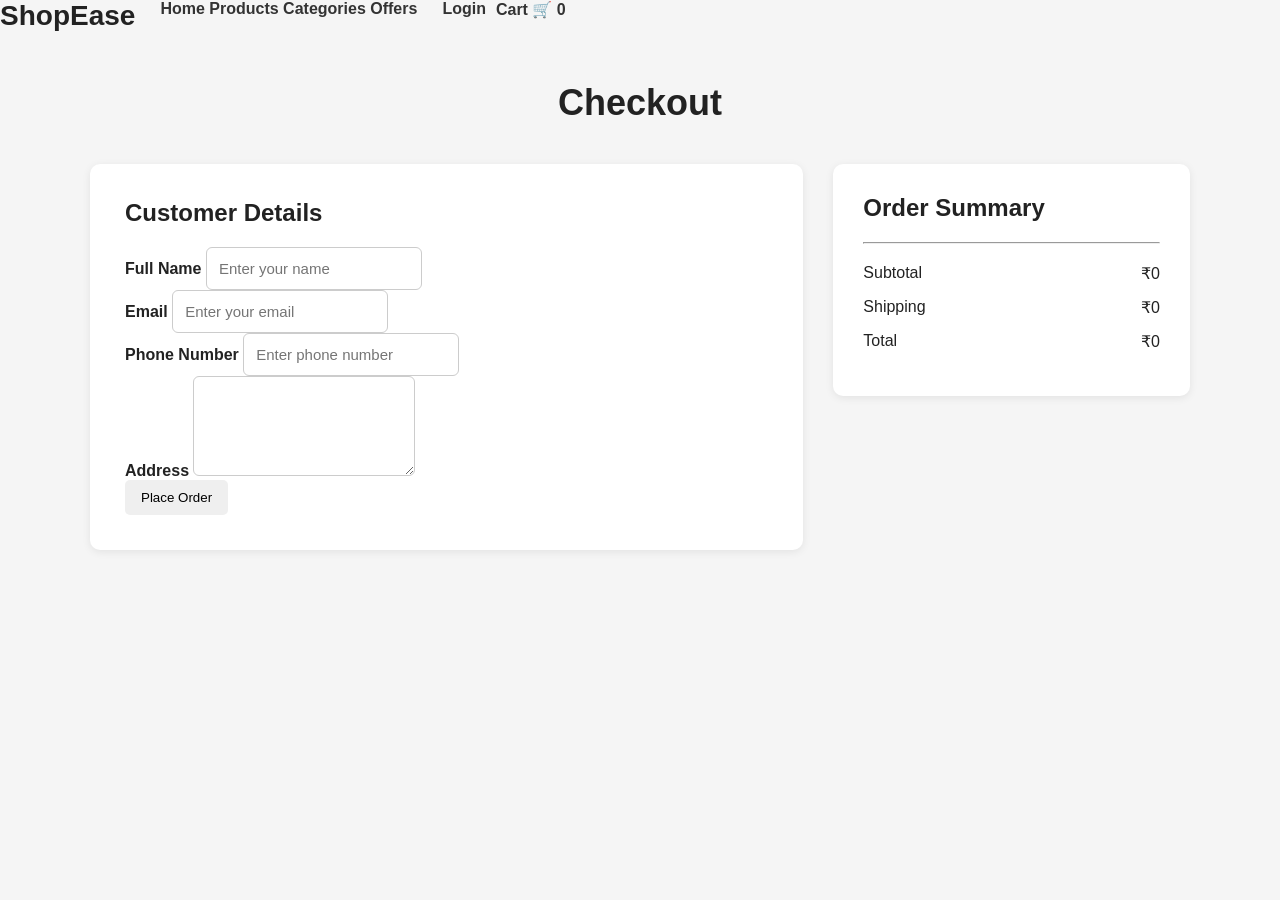
==== commit de2ad9ee: "Revise checkout page layout and navigation Updated the layout and structure of the checkout page, in" ====
--- a/Frontend/checkout.html
+++ b/Frontend/checkout.html
@@ -8,7 +8,7 @@
     <meta name="viewport"
           content="width=device-width, initial-scale=1.0">
 
-    <title>Checkout - ShopEase</title>
+    <title>ShopEase - Checkout</title>
 
     <link rel="stylesheet" href="css/style.css">
 
@@ -16,24 +16,45 @@
 
 <body>
 
-    <!-- Navbar -->
+    <!-- NAVBAR -->
 
-    <header class="navbar">
-
-        <div class="logo">
-            ShopEase
-        </div>
+    <header>
 
         <nav>
-            <a href="index.html">Home</a>
-            <a href="product.html">Products</a>
-            <a href="cart.html">Cart</a>
+
+            <div class="logo">
+                ShopEase
+            </div>
+
+            <div class="nav-links">
+
+                <a href="index.html">Home</a>
+
+                <a href="product.html">Products</a>
+
+                <a href="index.html">Categories</a>
+
+                <a href="index.html">Offers</a>
+
+            </div>
+
+            <div class="nav-actions">
+
+                <a href="login.html" id="loginLink">Login</a>
+
+                <a href="cart.html">
+                    Cart 🛒
+                    <span id="cartCount">0</span>
+                </a>
+
+            </div>
+
         </nav>
 
     </header>
 
 
-    <!-- Checkout -->
+    <!-- CHECKOUT -->
 
     <section class="checkout-section">
 
@@ -42,169 +63,120 @@
         <div class="checkout-container">
 
 
-            <!-- Customer Details -->
+            <!-- CUSTOMER DETAILS -->
 
             <div class="checkout-form">
 
-                <h2>Delivery Details</h2>
+                <h2>Customer Details</h2>
 
-                <form onsubmit="placeOrder(event)">
+                <div class="form-group">
 
-                    <label>Full Name</label>
+                    <label for="name">
+                        Full Name
+                    </label>
 
                     <input
                         type="text"
-                        id="customerName"
-                        placeholder="Enter your full name"
-                        required
+                        id="name"
+                        placeholder="Enter your name"
                     >
 
+                </div>
 
-                    <label>Email</label>
+
+                <div class="form-group">
+
+                    <label for="email">
+                        Email
+                    </label>
 
                     <input
                         type="email"
-                        id="customerEmail"
+                        id="email"
                         placeholder="Enter your email"
-                        required
                     >
 
+                </div>
 
-                    <label>Phone Number</label>
+
+                <div class="form-group">
+
+                    <label for="phone">
+                        Phone Number
+                    </label>
 
                     <input
                         type="tel"
-                        id="customerPhone"
+                        id="phone"
                         placeholder="Enter phone number"
-                        required
                     >
 
+                </div>
 
-                    <label>Address</label>
+
+                <div class="form-group">
+
+                    <label for="address">
+                        Address
+                    </label>
 
                     <textarea
-                        id="customerAddress"
-                        placeholder="Enter delivery address"
-                        required>
+                        id="address"
+                        placeholder="Enter your address">
                     </textarea>
 
-
-                    <label>City</label>
-
-                    <input
-                        type="text"
-                        id="customerCity"
-                        placeholder="Enter city"
-                        required
-                    >
+                </div>
 
 
-                    <label>Pincode</label>
+                <button
+                    id="placeOrderBtn"
+                    type="button">
 
-                    <input
-                        type="text"
-                        id="pincode"
-                        placeholder="Enter pincode"
-                        required
-                    >
+                    Place Order
 
-
-                    <h2>Payment Method</h2>
-
-                    <div class="payment-options">
-
-                        <label>
-                            <input
-                                type="radio"
-                                name="payment"
-                                value="Cash on Delivery"
-                                checked
-                            >
-
-                            Cash on Delivery
-                        </label>
-
-
-                        <label>
-                            <input
-                                type="radio"
-                                name="payment"
-                                value="UPI"
-                            >
-
-                            UPI
-                        </label>
-
-
-                        <label>
-                            <input
-                                type="radio"
-                                name="payment"
-                                value="Card"
-                            >
-
-                            Credit / Debit Card
-                        </label>
-
-                    </div>
-
-
-                    <button
-                        type="submit"
-                        class="place-order-btn">
-
-                        Place Order
-
-                    </button>
-
-                </form>
-
-                <p id="orderMessage"></p>
+                </button>
 
             </div>
 
 
-            <!-- Order Summary -->
+            <!-- ORDER SUMMARY -->
 
             <div class="checkout-summary">
 
                 <h2>Order Summary</h2>
 
-                <div class="checkout-product">
+                <div id="checkoutItems">
+                </div>
 
-                    <span>
-                        💻 Laptop Model 19
-                    </span>
+                <hr>
 
-                    <span>
-                        ₹65,000
+                <div class="summary-row">
+
+                    <span>Subtotal</span>
+
+                    <span id="checkoutSubtotal">
+                        ₹0
                     </span>
 
                 </div>
 
                 <div class="summary-row">
 
-                    <span>Quantity</span>
+                    <span>Shipping</span>
 
-                    <span>1</span>
+                    <span>
+                        ₹0
+                    </span>
 
                 </div>
 
-                <div class="summary-row">
-
-                    <span>Delivery</span>
-
-                    <span>Free</span>
-
-                </div>
-
-                <hr>
-
-                <div class="summary-total">
+                <div class="summary-row total">
 
                     <span>Total</span>
 
-                    <span>₹65,000</span>
+                    <span id="checkoutTotal">
+                        ₹0
+                    </span>
 
                 </div>
 
@@ -219,4 +191,4 @@
 
 </body>
 
-</html>+</html>
